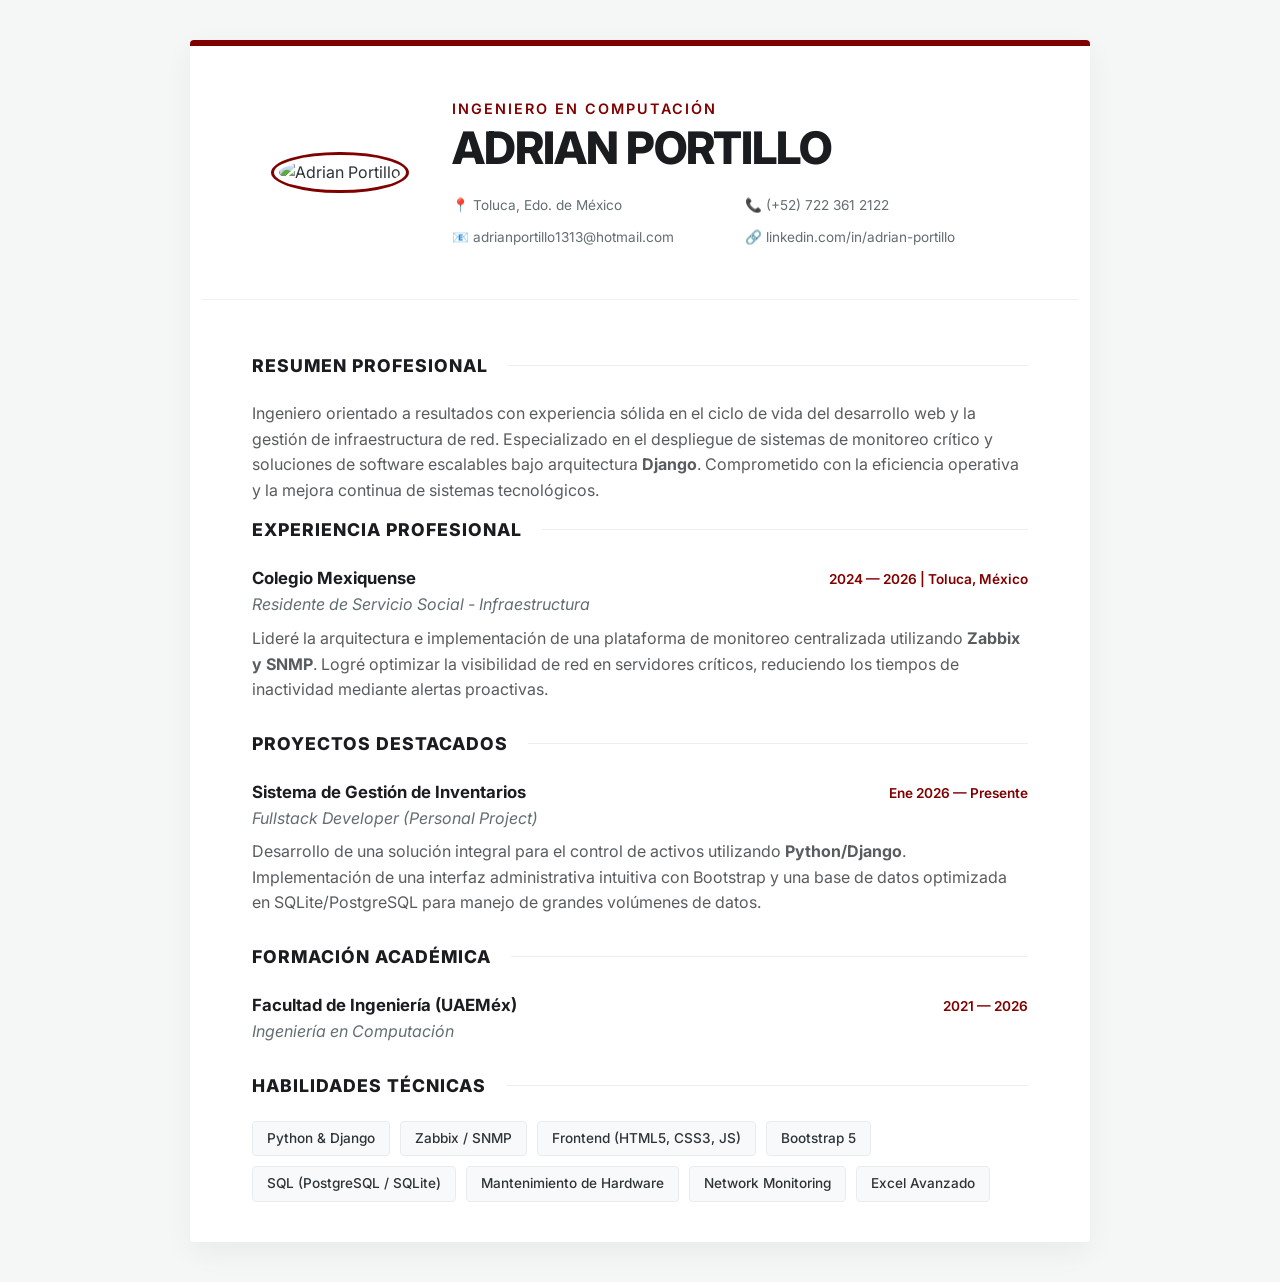
==== cv/Adrian/index.html @ 314bd6a3 "Agrega CV de Adrian Portillo y foto" ====
<!DOCTYPE html>
<html lang="es">

<head>
    <meta charset="UTF-8">
    <meta name="viewport" content="width=device-width, initial-scale=1.0">
    <title>CV - Adrian Portillo Moreno</title>
    <link href="https://cdn.jsdelivr.net/npm/bootstrap@5.3.0/dist/css/bootstrap.min.css" rel="stylesheet">
    <link href="https://fonts.googleapis.com/css2?family=Inter:wght@300;400;600;800&display=swap" rel="stylesheet">
    <style>
        :root {
            --primary: #800000;
            /* Burdeos Profesional */
            --dark: #1a1c20;
            --light-bg: #f4f7f6;
            --text-main: #2d3436;
            --text-muted: #636e72;
        }

        body {
            background-color: var(--light-bg);
            font-family: 'Inter', sans-serif;
            color: var(--text-main);
            line-height: 1.6;
            padding: 40px 0;
        }

        .cv-paper {
            max-width: 900px;
            margin: auto;
            background: #ffffff;
            box-shadow: 0 10px 30px rgba(0, 0, 0, 0.05);
            border-radius: 4px;
            overflow: hidden;
            border-top: 6px solid var(--primary);
        }

        /* Header Estilizado */
        .header-main {
            padding: 50px;
            background-color: #fff;
            border-bottom: 1px solid #f0f0f0;
        }

        .profile-img {
            width: 150px;
            height: 150px;
            object-fit: cover;
            border-radius: 50%;
            /* Círculo perfecto es más estético */
            border: 3px solid var(--primary);
            padding: 5px;
            background: #fff;
        }

        .name-title h1 {
            font-weight: 800;
            color: var(--dark);
            letter-spacing: -1px;
            font-size: 2.8rem;
            margin-bottom: 0;
        }

        .name-title .occupation {
            color: var(--primary);
            font-weight: 600;
            text-transform: uppercase;
            letter-spacing: 2px;
            font-size: 0.9rem;
        }

        .contact-grid {
            display: grid;
            grid-template-columns: repeat(2, 1fr);
            gap: 10px;
            margin-top: 20px;
            font-size: 0.85rem;
            color: var(--text-muted);
        }

        /* Cuerpo del CV */
        .cv-content {
            padding: 40px 50px;
        }

        .section-header {
            display: flex;
            align-items: center;
            margin-bottom: 25px;
            margin-top: 15px;
        }

        .section-header h3 {
            font-size: 1.1rem;
            font-weight: 800;
            color: var(--dark);
            text-transform: uppercase;
            letter-spacing: 1px;
            margin: 0;
            min-width: fit-content;
        }

        .section-header .line {
            flex-grow: 1;
            height: 1px;
            background: #eee;
            margin-left: 20px;
        }

        /* Items de Experiencia */
        .exp-item {
            margin-bottom: 30px;
            position: relative;
        }

        .exp-header {
            display: flex;
            justify-content: space-between;
            align-items: baseline;
        }

        .company {
            font-weight: 700;
            font-size: 1.05rem;
            color: var(--dark);
        }

        .date-location {
            color: var(--primary);
            font-weight: 600;
            font-size: 0.85rem;
        }

        .job-title {
            display: block;
            font-style: italic;
            color: var(--text-muted);
            margin-bottom: 8px;
        }

        /* Habilidades */
        .skills-container {
            display: flex;
            flex-wrap: wrap;
            gap: 10px;
        }

        .skill-tag {
            background: #f8f9fa;
            border: 1px solid #e9ecef;
            color: var(--text-main);
            padding: 6px 14px;
            border-radius: 4px;
            font-size: 0.85rem;
            font-weight: 500;
            transition: all 0.2s;
        }

        .skill-tag:hover {
            border-color: var(--primary);
            color: var(--primary);
            transform: translateY(-2px);
        }

        @media (max-width: 768px) {
            .contact-grid {
                grid-template-columns: 1fr;
            }

            .header-main {
                padding: 30px;
                text-align: center;
            }

            .exp-header {
                flex-direction: column;
            }

            .cv-content {
                padding: 30px;
            }
        }
    </style>
</head>

<body>

    <div class="container cv-paper">
        <header class="header-main">
            <div class="row align-items-center">
                <div class="col-md-3 text-center mb-4 mb-md-0">
                    <img src="C:\Users\Adria\Downloads\adrian.jpg" alt="Adrian Portillo" class="profile-img">
                </div>
                <div class="col-md-9 name-title">
                    <span class="occupation">Ingeniero en Computación</span>
                    <h1>ADRIAN PORTILLO</h1>
                    <div class="contact-grid">
                        <span>📍 Toluca, Edo. de México</span>
                        <span>📞 (+52) 722 361 2122</span>
                        <span>📧 adrianportillo1313@hotmail.com</span>
                        <span>🔗 linkedin.com/in/adrian-portillo</span>
                    </div>
                </div>
            </div>
        </header>

        <div class="cv-content">

            <div class="section-header">
                <h3>Resumen Profesional</h3>
                <div class="line"></div>
            </div>
            <p class="text-muted">
                Ingeniero orientado a resultados con experiencia sólida en el ciclo de vida del desarrollo web y la
                gestión de infraestructura de red. Especializado en el despliegue de sistemas de monitoreo crítico y
                soluciones de software escalables bajo arquitectura <strong>Django</strong>. Comprometido con la
                eficiencia operativa y la mejora continua de sistemas tecnológicos.
            </p>

            <div class="section-header">
                <h3>Experiencia Profesional</h3>
                <div class="line"></div>
            </div>

            <div class="exp-item">
                <div class="exp-header">
                    <span class="company">Colegio Mexiquense</span>
                    <span class="date-location">2024 — 2026 | Toluca, México</span>
                </div>
                <span class="job-title">Residente de Servicio Social - Infraestructura</span>
                <p class="text-muted">
                    Lideré la arquitectura e implementación de una plataforma de monitoreo centralizada utilizando
                    <strong>Zabbix y SNMP</strong>. Logré optimizar la visibilidad de red en servidores críticos,
                    reduciendo los tiempos de inactividad mediante alertas proactivas.
                </p>
            </div>

            <div class="section-header">
                <h3>Proyectos Destacados</h3>
                <div class="line"></div>
            </div>

            <div class="exp-item">
                <div class="exp-header">
                    <span class="company">Sistema de Gestión de Inventarios</span>
                    <span class="date-location">Ene 2026 — Presente</span>
                </div>
                <span class="job-title">Fullstack Developer (Personal Project)</span>
                <p class="text-muted">
                    Desarrollo de una solución integral para el control de activos utilizando
                    <strong>Python/Django</strong>. Implementación de una interfaz administrativa intuitiva con
                    Bootstrap y una base de datos optimizada en SQLite/PostgreSQL para manejo de grandes volúmenes de
                    datos.
                </p>
            </div>

            <div class="section-header">
                <h3>Formación Académica</h3>
                <div class="line"></div>
            </div>

            <div class="exp-item">
                <div class="exp-header">
                    <span class="company">Facultad de Ingeniería (UAEMéx)</span>
                    <span class="date-location">2021 — 2026</span>
                </div>
                <span class="job-title">Ingeniería en Computación</span>
            </div>

            <div class="section-header">
                <h3>Habilidades Técnicas</h3>
                <div class="line"></div>
            </div>
            <div class="skills-container">
                <div class="skill-tag">Python & Django</div>
                <div class="skill-tag">Zabbix / SNMP</div>
                <div class="skill-tag">Frontend (HTML5, CSS3, JS)</div>
                <div class="skill-tag">Bootstrap 5</div>
                <div class="skill-tag">SQL (PostgreSQL / SQLite)</div>
                <div class="skill-tag">Mantenimiento de Hardware</div>
                <div class="skill-tag">Network Monitoring</div>
                <div class="skill-tag">Excel Avanzado</div>
            </div>
        </div>
    </div>

</body>

</html>
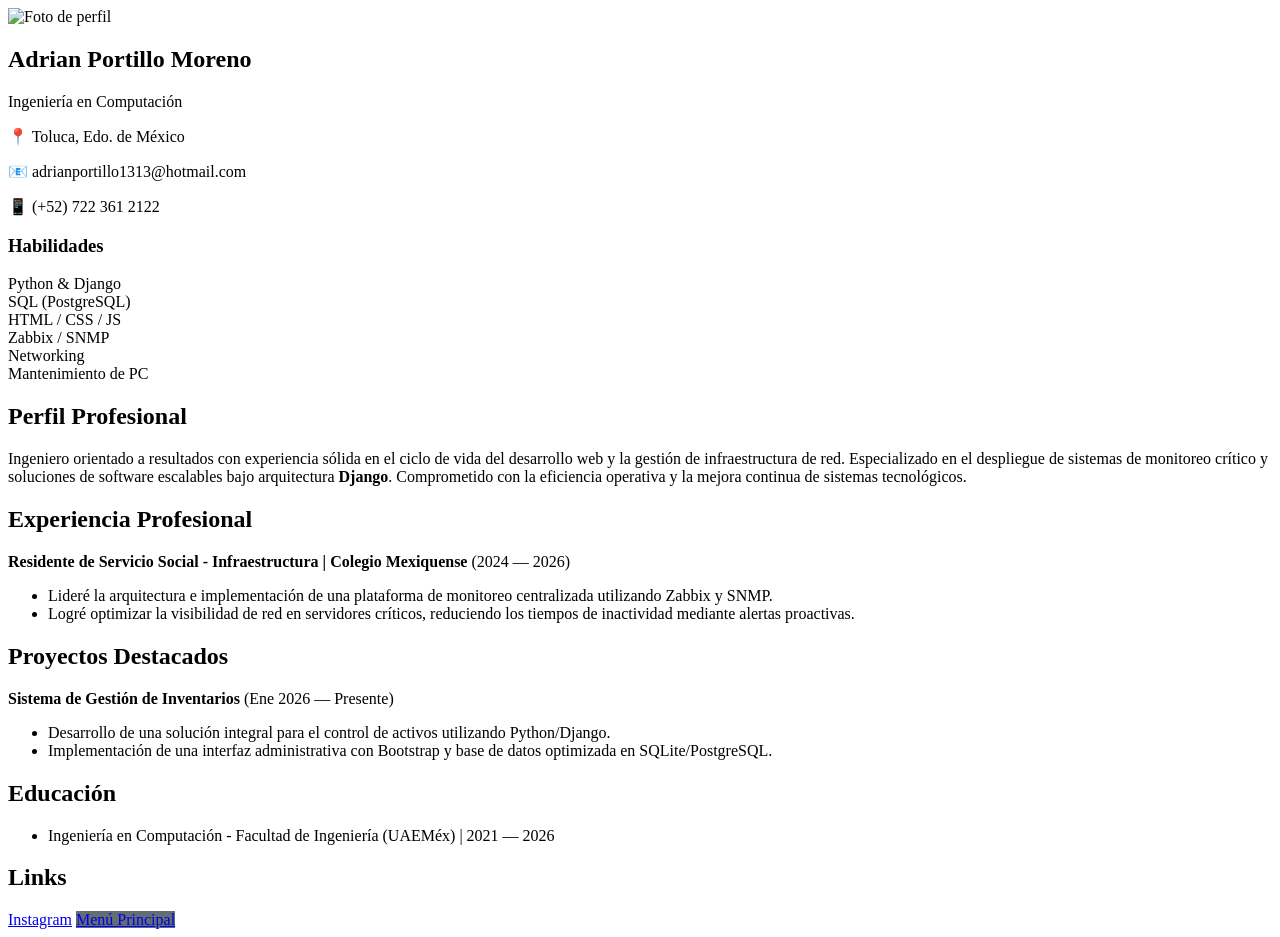
==== commit 5ad878e3: "Actualiza el cv de Adrian y Gabriel" ====
--- a/cv/Adrian/index.html
+++ b/cv/Adrian/index.html
@@ -3,285 +3,88 @@
 
 <head>
     <meta charset="UTF-8">
+    <title>CV - Adrian Portillo Moreno</title>
+    <link rel="stylesheet" href="../../css/styles.css">
     <meta name="viewport" content="width=device-width, initial-scale=1.0">
-    <title>CV - Adrian Portillo Moreno</title>
-    <link href="https://cdn.jsdelivr.net/npm/bootstrap@5.3.0/dist/css/bootstrap.min.css" rel="stylesheet">
-    <link href="https://fonts.googleapis.com/css2?family=Inter:wght@300;400;600;800&display=swap" rel="stylesheet">
-    <style>
-        :root {
-            --primary: #800000;
-            /* Burdeos Profesional */
-            --dark: #1a1c20;
-            --light-bg: #f4f7f6;
-            --text-main: #2d3436;
-            --text-muted: #636e72;
-        }
-
-        body {
-            background-color: var(--light-bg);
-            font-family: 'Inter', sans-serif;
-            color: var(--text-main);
-            line-height: 1.6;
-            padding: 40px 0;
-        }
-
-        .cv-paper {
-            max-width: 900px;
-            margin: auto;
-            background: #ffffff;
-            box-shadow: 0 10px 30px rgba(0, 0, 0, 0.05);
-            border-radius: 4px;
-            overflow: hidden;
-            border-top: 6px solid var(--primary);
-        }
-
-        /* Header Estilizado */
-        .header-main {
-            padding: 50px;
-            background-color: #fff;
-            border-bottom: 1px solid #f0f0f0;
-        }
-
-        .profile-img {
-            width: 150px;
-            height: 150px;
-            object-fit: cover;
-            border-radius: 50%;
-            /* Círculo perfecto es más estético */
-            border: 3px solid var(--primary);
-            padding: 5px;
-            background: #fff;
-        }
-
-        .name-title h1 {
-            font-weight: 800;
-            color: var(--dark);
-            letter-spacing: -1px;
-            font-size: 2.8rem;
-            margin-bottom: 0;
-        }
-
-        .name-title .occupation {
-            color: var(--primary);
-            font-weight: 600;
-            text-transform: uppercase;
-            letter-spacing: 2px;
-            font-size: 0.9rem;
-        }
-
-        .contact-grid {
-            display: grid;
-            grid-template-columns: repeat(2, 1fr);
-            gap: 10px;
-            margin-top: 20px;
-            font-size: 0.85rem;
-            color: var(--text-muted);
-        }
-
-        /* Cuerpo del CV */
-        .cv-content {
-            padding: 40px 50px;
-        }
-
-        .section-header {
-            display: flex;
-            align-items: center;
-            margin-bottom: 25px;
-            margin-top: 15px;
-        }
-
-        .section-header h3 {
-            font-size: 1.1rem;
-            font-weight: 800;
-            color: var(--dark);
-            text-transform: uppercase;
-            letter-spacing: 1px;
-            margin: 0;
-            min-width: fit-content;
-        }
-
-        .section-header .line {
-            flex-grow: 1;
-            height: 1px;
-            background: #eee;
-            margin-left: 20px;
-        }
-
-        /* Items de Experiencia */
-        .exp-item {
-            margin-bottom: 30px;
-            position: relative;
-        }
-
-        .exp-header {
-            display: flex;
-            justify-content: space-between;
-            align-items: baseline;
-        }
-
-        .company {
-            font-weight: 700;
-            font-size: 1.05rem;
-            color: var(--dark);
-        }
-
-        .date-location {
-            color: var(--primary);
-            font-weight: 600;
-            font-size: 0.85rem;
-        }
-
-        .job-title {
-            display: block;
-            font-style: italic;
-            color: var(--text-muted);
-            margin-bottom: 8px;
-        }
-
-        /* Habilidades */
-        .skills-container {
-            display: flex;
-            flex-wrap: wrap;
-            gap: 10px;
-        }
-
-        .skill-tag {
-            background: #f8f9fa;
-            border: 1px solid #e9ecef;
-            color: var(--text-main);
-            padding: 6px 14px;
-            border-radius: 4px;
-            font-size: 0.85rem;
-            font-weight: 500;
-            transition: all 0.2s;
-        }
-
-        .skill-tag:hover {
-            border-color: var(--primary);
-            color: var(--primary);
-            transform: translateY(-2px);
-        }
-
-        @media (max-width: 768px) {
-            .contact-grid {
-                grid-template-columns: 1fr;
-            }
-
-            .header-main {
-                padding: 30px;
-                text-align: center;
-            }
-
-            .exp-header {
-                flex-direction: column;
-            }
-
-            .cv-content {
-                padding: 30px;
-            }
-        }
-    </style>
 </head>
 
-<body>
+<body class="cv">
 
-    <div class="container cv-paper">
-        <header class="header-main">
-            <div class="row align-items-center">
-                <div class="col-md-3 text-center mb-4 mb-md-0">
-                    <img src="C:\Users\Adria\Downloads\adrian.jpg" alt="Adrian Portillo" class="profile-img">
-                </div>
-                <div class="col-md-9 name-title">
-                    <span class="occupation">Ingeniero en Computación</span>
-                    <h1>ADRIAN PORTILLO</h1>
-                    <div class="contact-grid">
-                        <span>📍 Toluca, Edo. de México</span>
-                        <span>📞 (+52) 722 361 2122</span>
-                        <span>📧 adrianportillo1313@hotmail.com</span>
-                        <span>🔗 linkedin.com/in/adrian-portillo</span>
-                    </div>
-                </div>
-            </div>
-        </header>
+    <div class="wrapper">
 
-        <div class="cv-content">
+        <aside class="sidebar">
+            <img src="../../img/adrian.jpg" alt="Foto de perfil" class="profile-pic">
 
-            <div class="section-header">
-                <h3>Resumen Profesional</h3>
-                <div class="line"></div>
-            </div>
-            <p class="text-muted">
-                Ingeniero orientado a resultados con experiencia sólida en el ciclo de vida del desarrollo web y la
-                gestión de infraestructura de red. Especializado en el despliegue de sistemas de monitoreo crítico y
-                soluciones de software escalables bajo arquitectura <strong>Django</strong>. Comprometido con la
-                eficiencia operativa y la mejora continua de sistemas tecnológicos.
-            </p>
+            <h1 class="cv">Adrian Portillo Moreno</h1>
+            <p class="role">Ingeniería en Computación</p>
 
-            <div class="section-header">
-                <h3>Experiencia Profesional</h3>
-                <div class="line"></div>
+            <div class="contact">
+                <p>📍 Toluca, Edo. de México</p>
+                <p>📧 adrianportillo1313@hotmail.com</p>
+                <p>📱 (+52) 722 361 2122</p>
             </div>
 
-            <div class="exp-item">
-                <div class="exp-header">
-                    <span class="company">Colegio Mexiquense</span>
-                    <span class="date-location">2024 — 2026 | Toluca, México</span>
-                </div>
-                <span class="job-title">Residente de Servicio Social - Infraestructura</span>
-                <p class="text-muted">
-                    Lideré la arquitectura e implementación de una plataforma de monitoreo centralizada utilizando
-                    <strong>Zabbix y SNMP</strong>. Logré optimizar la visibilidad de red en servidores críticos,
-                    reduciendo los tiempos de inactividad mediante alertas proactivas.
+            <div class="skills">
+                <h3>Habilidades</h3>
+                <div class="skill">Python & Django</div>
+                <div class="skill">SQL (PostgreSQL)</div>
+                <div class="skill">HTML / CSS / JS</div>
+                <div class="skill">Zabbix / SNMP</div>
+                <div class="skill">Networking</div>
+                <div class="skill">Mantenimiento de PC</div>
+            </div>
+        </aside>
+
+        <main class="content">
+
+            <section class="card">
+                <h2>Perfil Profesional</h2>
+                <p>
+                    Ingeniero orientado a resultados con experiencia sólida en el ciclo de vida del desarrollo web y la
+                    gestión de infraestructura de red. Especializado en el despliegue de sistemas de monitoreo crítico y
+                    soluciones de software escalables bajo arquitectura <strong>Django</strong>. Comprometido con la
+                    eficiencia operativa y la mejora continua de sistemas tecnológicos.
                 </p>
-            </div>
+            </section>
 
-            <div class="section-header">
-                <h3>Proyectos Destacados</h3>
-                <div class="line"></div>
-            </div>
+            <section class="card">
+                <h2>Experiencia Profesional</h2>
+                <p><strong>Residente de Servicio Social - Infraestructura | Colegio Mexiquense</strong> (2024 — 2026)
+                </p>
+                <ul>
+                    <li>Lideré la arquitectura e implementación de una plataforma de monitoreo centralizada utilizando
+                        Zabbix y SNMP.</li>
+                    <li>Logré optimizar la visibilidad de red en servidores críticos, reduciendo los tiempos de
+                        inactividad mediante alertas proactivas.</li>
+                </ul>
+            </section>
 
-            <div class="exp-item">
-                <div class="exp-header">
-                    <span class="company">Sistema de Gestión de Inventarios</span>
-                    <span class="date-location">Ene 2026 — Presente</span>
-                </div>
-                <span class="job-title">Fullstack Developer (Personal Project)</span>
-                <p class="text-muted">
-                    Desarrollo de una solución integral para el control de activos utilizando
-                    <strong>Python/Django</strong>. Implementación de una interfaz administrativa intuitiva con
-                    Bootstrap y una base de datos optimizada en SQLite/PostgreSQL para manejo de grandes volúmenes de
-                    datos.
-                </p>
-            </div>
+            <section class="card">
+                <h2>Proyectos Destacados</h2>
+                <p><strong>Sistema de Gestión de Inventarios</strong> (Ene 2026 — Presente)</p>
+                <ul>
+                    <li>Desarrollo de una solución integral para el control de activos utilizando Python/Django.</li>
+                    <li>Implementación de una interfaz administrativa con Bootstrap y base de datos optimizada en
+                        SQLite/PostgreSQL.</li>
+                </ul>
+            </section>
 
-            <div class="section-header">
-                <h3>Formación Académica</h3>
-                <div class="line"></div>
-            </div>
+            <section class="card">
+                <h2>Educación</h2>
+                <ul>
+                    <li>Ingeniería en Computación - Facultad de Ingeniería (UAEMéx) | 2021 — 2026</li>
+                </ul>
+            </section>
 
-            <div class="exp-item">
-                <div class="exp-header">
-                    <span class="company">Facultad de Ingeniería (UAEMéx)</span>
-                    <span class="date-location">2021 — 2026</span>
-                </div>
-                <span class="job-title">Ingeniería en Computación</span>
-            </div>
+            <section class="card">
+                <h2>Links</h2>
+                <a href="https://www.instagram.com/adrian.portillo10?igsh=azh4dW0zMWlueW1p" target="_blank"
+                    class="btn">Instagram</a>
+                <a href="../../index.html" class="btn" style="background-color: #636e72;">Menú Principal</a>
+            </section>
 
-            <div class="section-header">
-                <h3>Habilidades Técnicas</h3>
-                <div class="line"></div>
-            </div>
-            <div class="skills-container">
-                <div class="skill-tag">Python & Django</div>
-                <div class="skill-tag">Zabbix / SNMP</div>
-                <div class="skill-tag">Frontend (HTML5, CSS3, JS)</div>
-                <div class="skill-tag">Bootstrap 5</div>
-                <div class="skill-tag">SQL (PostgreSQL / SQLite)</div>
-                <div class="skill-tag">Mantenimiento de Hardware</div>
-                <div class="skill-tag">Network Monitoring</div>
-                <div class="skill-tag">Excel Avanzado</div>
-            </div>
-        </div>
+        </main>
+
     </div>
 
 </body>
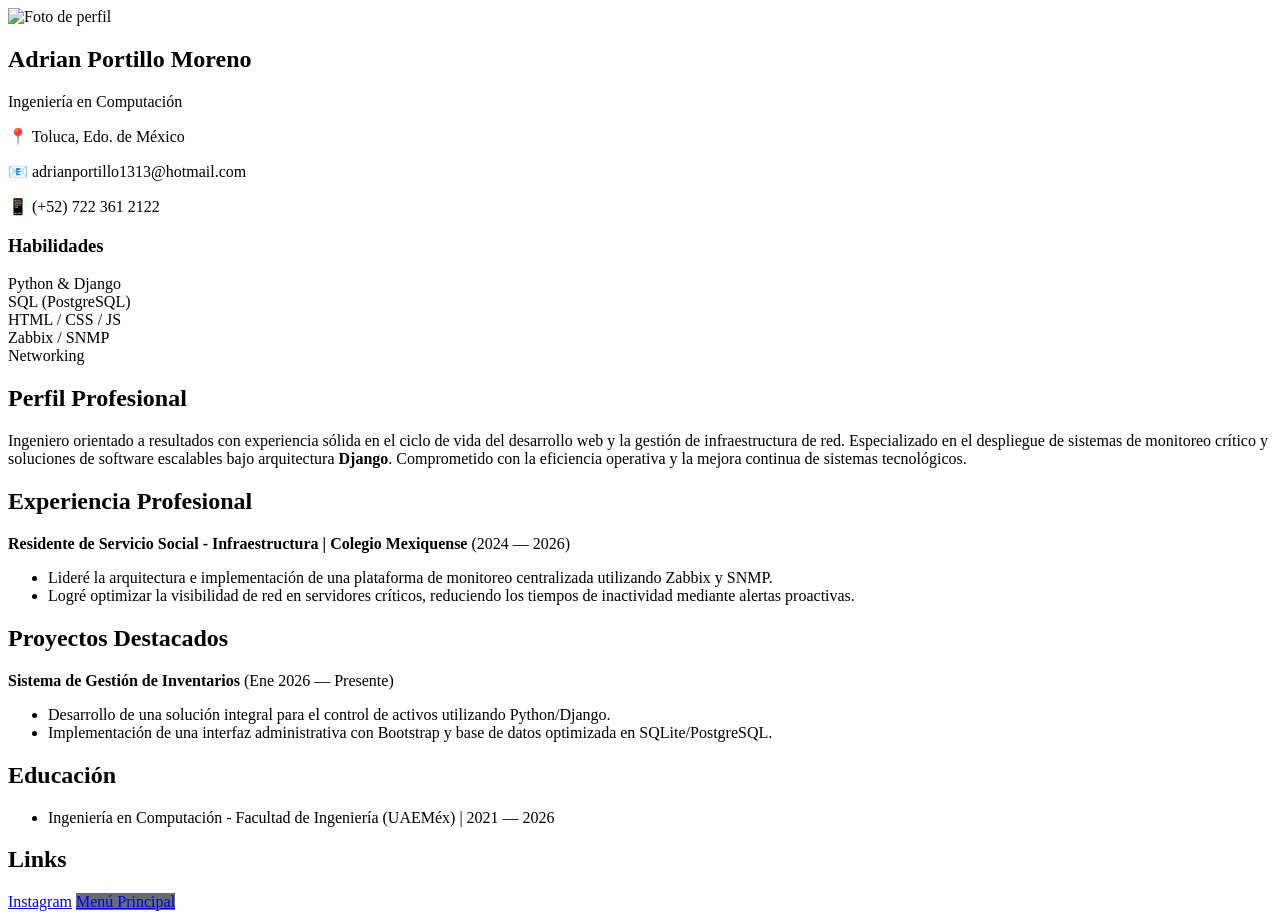
==== commit d5b6a871: "Actualiza diseño del CV y cambia link a Instagram" ====
--- a/cv/Adrian/index.html
+++ b/cv/Adrian/index.html
@@ -31,7 +31,6 @@
                 <div class="skill">HTML / CSS / JS</div>
                 <div class="skill">Zabbix / SNMP</div>
                 <div class="skill">Networking</div>
-                <div class="skill">Mantenimiento de PC</div>
             </div>
         </aside>
 
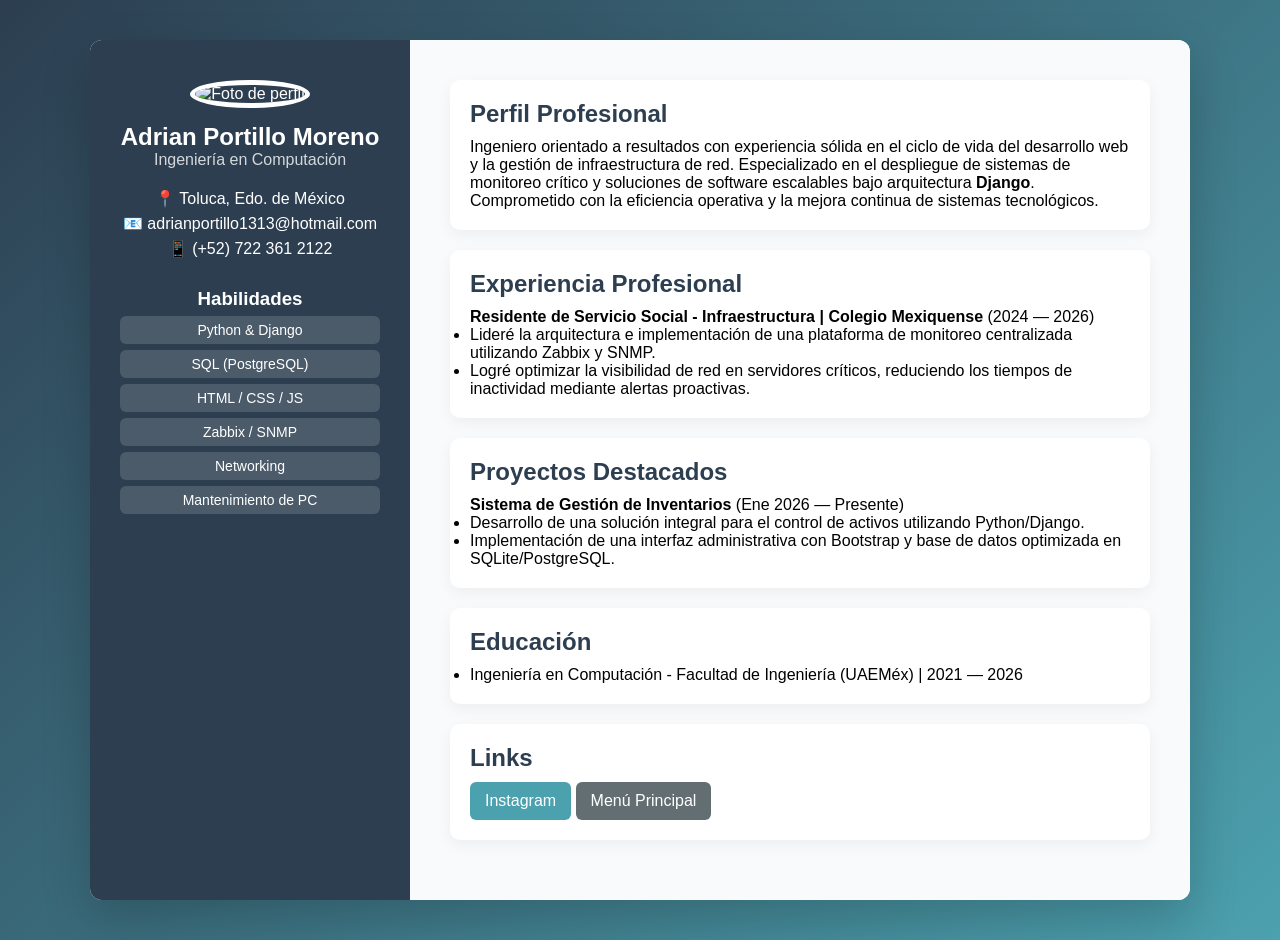
==== commit 5337d086: "Merge branch 'main' of https://github.com/DiegoMS0606/CV_DMS" ====
--- a/cv/Adrian/index.html
+++ b/cv/Adrian/index.html
@@ -31,6 +31,7 @@
                 <div class="skill">HTML / CSS / JS</div>
                 <div class="skill">Zabbix / SNMP</div>
                 <div class="skill">Networking</div>
+                <div class="skill">Mantenimiento de PC</div>
             </div>
         </aside>
 
--- a/css/styles.css
+++ b/css/styles.css
@@ -0,0 +1,313 @@
+* {
+    margin: 0;
+    padding: 0;
+    box-sizing: border-box;
+}
+
+body {
+    font-family: 'Segoe UI', sans-serif;
+    background: linear-gradient(135deg, #2c3e50, #4ca1af);
+    min-height: 100vh;
+}
+
+
+/* LAYOUT */
+
+.wrapper {
+    display: flex;
+    max-width: 1100px;
+    margin: 40px auto;
+    background: white;
+    border-radius: 12px;
+    overflow: hidden;
+    box-shadow: 0 20px 50px rgba(0,0,0,0.2);
+}
+
+/* SIDEBAR */
+
+.sidebar {
+    background: #2c3e50;
+    color: white;
+    width: 320px;
+    padding: 40px 30px;
+    text-align: center;
+}
+
+.profile-pic {
+    width: 150px;
+    height: 150px;
+    border-radius: 50%;
+    object-fit: cover;
+    border: 5px solid white;
+    margin-bottom: 15px;
+}
+
+.role {
+    opacity: 0.8;
+    margin-bottom: 20px;
+}
+
+.contact p {
+    margin: 6px 0;
+}
+
+/* SKILLS */
+
+.skills {
+    margin-top: 30px;
+}
+
+.skill {
+    background: rgba(255,255,255,0.15);
+    margin: 6px 0;
+    padding: 6px;
+    border-radius: 6px;
+    font-size: 14px;
+}
+
+/* CONTENT */
+
+.content {
+    flex: 1;
+    padding: 40px;
+    background: #f9fafc;
+}
+
+.card {
+    background: white;
+    padding: 20px;
+    margin-bottom: 20px;
+    border-radius: 10px;
+    box-shadow: 0 5px 15px rgba(0,0,0,0.05);
+}
+
+h2 {
+    margin-bottom: 10px;
+    color: #2c3e50;
+}
+
+/* BUTTON */
+
+.btn {
+    display: inline-block;
+    padding: 10px 15px;
+    background: #4ca1af;
+    color: white;
+    border-radius: 6px;
+    text-decoration: none;
+    transition: 0.3s;
+}
+
+.btn:hover {
+    background: #2c3e50;
+}
+
+/* 📱 RESPONSIVE */
+
+@media (max-width: 900px) {
+    .wrapper {
+        flex-direction: column;
+    }
+
+    .sidebar {
+        width: 100%;
+    }
+
+    .content {
+        padding: 25px;
+    }
+
+    .profile-pic {
+        width: 120px;
+        height: 120px;
+    }
+    
+}
+
+@media (max-width: 600px) {
+    .home header h1 {
+        font-size: 1.5rem;
+    }
+
+    .home .container {
+        padding: 15px;
+    }
+}
+
+/* =========================
+   🔵 ESTILOS SOLO PARA INDEX
+========================= */
+
+.home {
+    display: flex;
+    flex-direction: column;
+    min-height: 100vh;
+}
+
+/* El main crece y empuja el footer */
+.home .container {
+    flex: 1;
+    max-width: 1000px;
+    margin: 30px auto;
+    padding: 20px;
+    width: 100%;
+}
+
+/* Footer siempre abajo */
+.home footer {
+    text-align: center;
+    padding: 20px;
+    opacity: 0.7;
+}
+
+
+
+.home {
+    font-family: Arial, sans-serif;
+    background: #0f172a;
+    color: #e2e8f0;
+}
+
+/* HEADER */
+.home header {
+    background: #1e293b;
+    padding: 20px;
+    text-align: center;
+}
+
+.home header h1 {
+    font-size: 2rem;
+}
+
+.home header p {
+    opacity: 0.8;
+}
+
+/* CONTENEDOR */
+.home .container {
+    max-width: 1000px;
+    margin: 30px auto;
+    padding: 20px;
+}
+
+/* GRID */
+.home .grid {
+    display: grid;
+    grid-template-columns: repeat(auto-fit, minmax(250px, 280px));
+    justify-content: center;
+    gap: 25px;
+}
+
+/* TARJETAS */
+.home .card-index {
+    background: #1e293b;
+    padding: 25px 20px;
+    border-radius: 12px;
+    text-align: center;
+    transition: 0.3s;
+    border: 1px solid #334155;
+    min-height: 300px;
+}
+
+.home .card-index:hover {
+    transform: translateY(-5px);
+    background: #334155;
+}
+
+/* LINKS */
+.home .card-index a {
+    text-decoration: none;
+    color: #38bdf8;
+    font-weight: bold;
+    display: flex;
+    flex-direction: column;
+    align-items: center;
+    justify-content: center;
+}
+
+/* FOOTER */
+.home footer {
+    text-align: center;
+    padding: 20px;
+    opacity: 0.7;
+}
+
+.home .card-index img {
+    width: 250px;
+    height: 250px;
+    border-radius: 50%;
+    object-fit: cover;
+    border: 3px solid #38bdf8;
+    margin-bottom: 15px;
+    transition: 0.3s;
+}
+
+/* Hover */
+.home .card-index:hover img {
+    transform: scale(1.1);
+}
+.home .card-index h3 {
+    margin-top: 10px;
+    font-size: 1.5rem;
+}
+.main-header {
+    background: linear-gradient(135deg, #0f172a, #1e293b);
+    padding: 50px 20px;
+    text-align: center;
+    border-bottom: 1px solid #334155;
+}
+
+.header-content h1 {
+    font-size: 2.5rem;
+    margin-bottom: 10px;
+    color: #f8fafc;
+}
+
+.header-content p {
+    color: #cbd5e1;
+    margin: 6px 0;
+}
+
+.hero-section,
+.info-section,
+.members-section {
+    background: #1e293b;
+    border: 1px solid #334155;
+    border-radius: 14px;
+    padding: 30px;
+    margin-bottom: 30px;
+}
+
+.hero-section h2,
+.info-section h2,
+.members-section h2 {
+    color: #38bdf8;
+    margin-bottom: 15px;
+}
+
+.hero-section p,
+.info-section p {
+    color: #cbd5e1;
+    line-height: 1.8;
+    margin-bottom: 12px;
+}
+
+.skills-grid {
+    display: flex;
+    flex-wrap: wrap;
+    gap: 12px;
+    margin-top: 15px;
+}
+
+.skills-grid span {
+    background: #0f172a;
+    color: #38bdf8;
+    border: 1px solid #38bdf8;
+    padding: 10px 14px;
+    border-radius: 999px;
+    font-size: 14px;
+}
+
+.members-section .grid {
+    margin-top: 20px;
+}
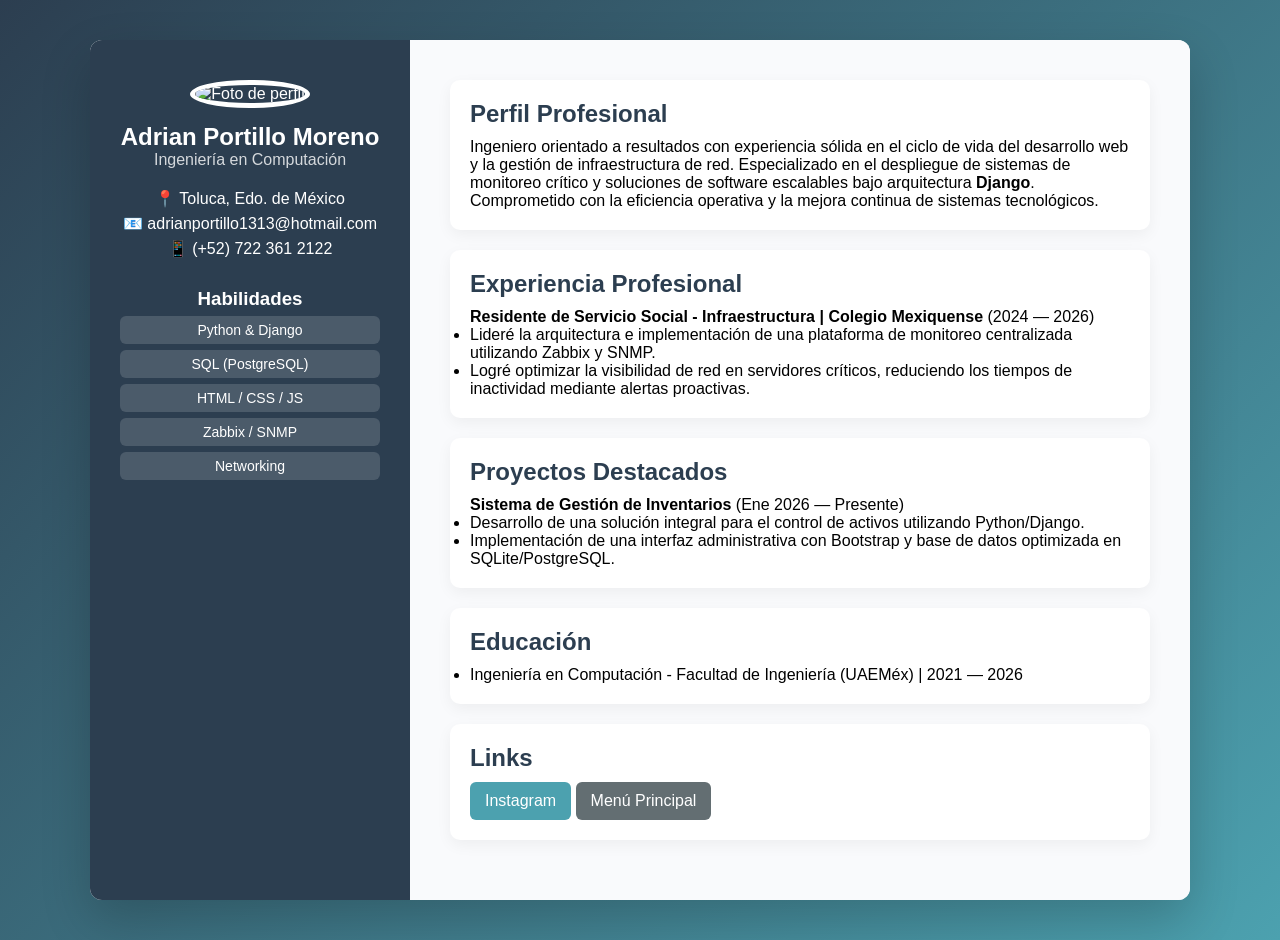
==== commit 5ca49d69: "Merge pull request #58 from DiegoMS0606/cv-adrian Actualiza diseño del CV y cambia link a Instagram" ====
--- a/cv/Adrian/index.html
+++ b/cv/Adrian/index.html
@@ -31,7 +31,6 @@
                 <div class="skill">HTML / CSS / JS</div>
                 <div class="skill">Zabbix / SNMP</div>
                 <div class="skill">Networking</div>
-                <div class="skill">Mantenimiento de PC</div>
             </div>
         </aside>
 
--- a/css/styles.css
+++ b/css/styles.css
@@ -31,6 +31,9 @@
     width: 320px;
     padding: 40px 30px;
     text-align: center;
+}
+.sidebar a{
+    color: white;
 }
 
 .profile-pic {
@@ -47,8 +50,9 @@
     margin-bottom: 20px;
 }
 
-.contact p {
+.contact p, .contact a {
     margin: 6px 0;
+    text-decoration: none;
 }
 
 /* SKILLS */
@@ -81,6 +85,11 @@
     box-shadow: 0 5px 15px rgba(0,0,0,0.05);
 }
 
+.card .certifications a{
+    text-decoration: none;
+    color: black;
+}
+
 h2 {
     margin-bottom: 10px;
     color: #2c3e50;
@@ -99,6 +108,32 @@
 }
 
 .btn:hover {
+    background: #2c3e50;
+}
+
+.back-btn {
+    position: fixed;
+    top: 20px;
+    left: 20px;
+    background: #4ca1af;
+    color: white;
+
+    width: 50px;
+    height: 50px;
+
+    display: flex;
+    align-items: center;
+    justify-content: center;
+
+    border-radius: 50%;
+    text-decoration: none;
+    font-size: 1.8rem;
+
+    z-index: 1000;
+    transition: 0.3s;
+}
+
+.back-btn:hover {
     background: #2c3e50;
 }
 
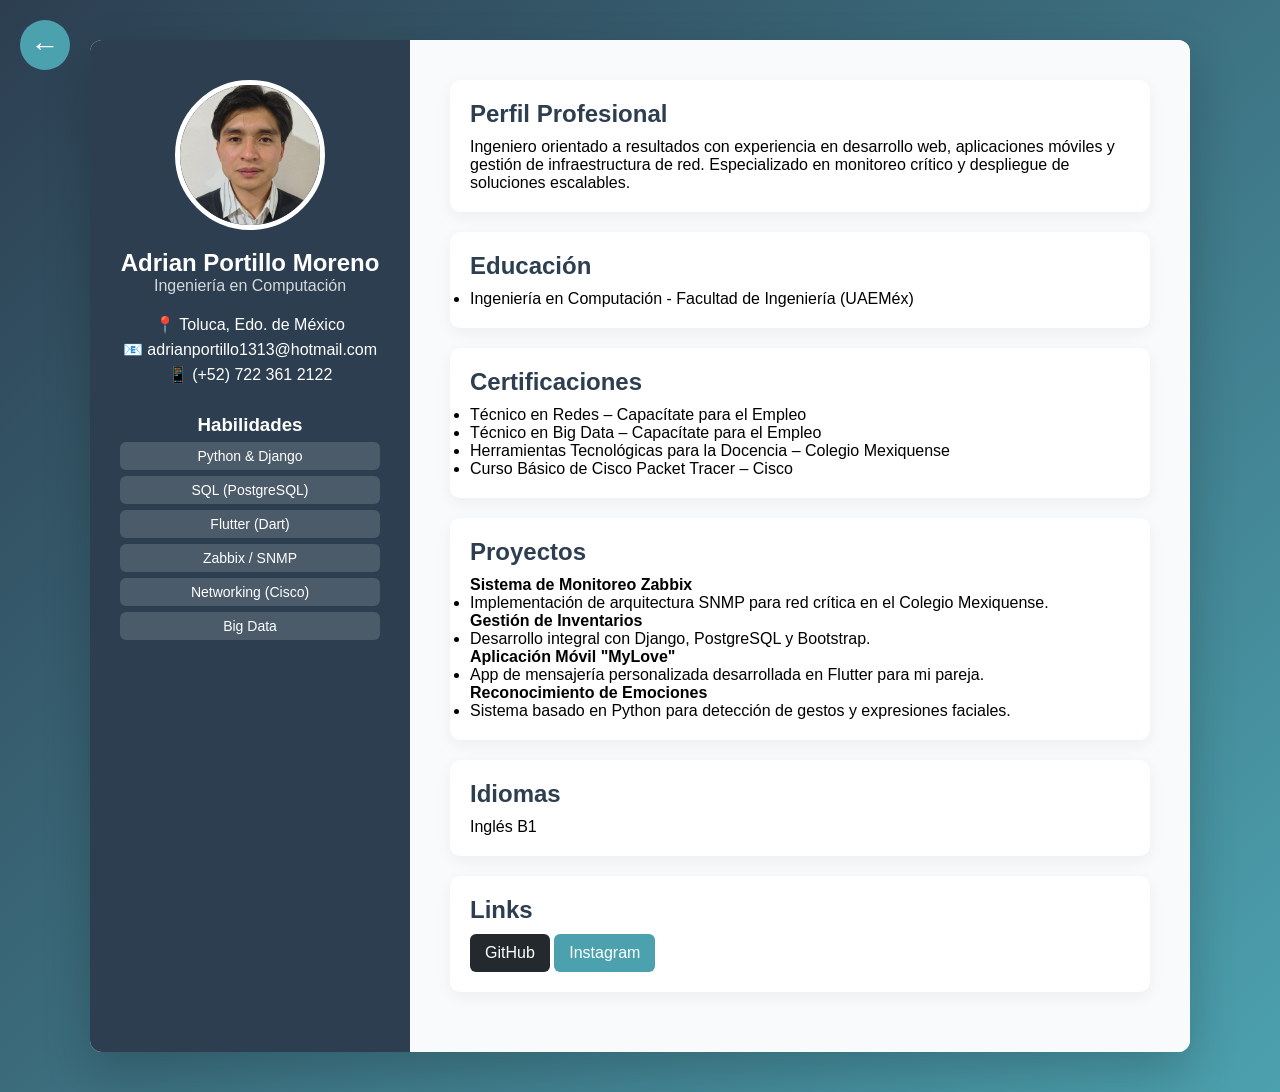
==== commit 6f00b150: "Actualización final Adrian y Gabo" ====
--- a/cv/Adrian/index.html
+++ b/cv/Adrian/index.html
@@ -10,6 +10,8 @@
 
 <body class="cv">
 
+    <a href="../../index.html" class="back-btn" title="Regresar al Inicio">←</a>
+
     <div class="wrapper">
 
         <aside class="sidebar">
@@ -20,7 +22,12 @@
 
             <div class="contact">
                 <p>📍 Toluca, Edo. de México</p>
-                <p>📧 adrianportillo1313@hotmail.com</p>
+                <p>
+                    <a href="mailto:adrianportillo1313@hotmail.com?subject=Contacto desde portafolio"
+                        title="Enviar Correo">
+                        📧 adrianportillo1313@hotmail.com
+                    </a>
+                </p>
                 <p>📱 (+52) 722 361 2122</p>
             </div>
 
@@ -28,9 +35,10 @@
                 <h3>Habilidades</h3>
                 <div class="skill">Python & Django</div>
                 <div class="skill">SQL (PostgreSQL)</div>
-                <div class="skill">HTML / CSS / JS</div>
+                <div class="skill">Flutter (Dart)</div>
                 <div class="skill">Zabbix / SNMP</div>
-                <div class="skill">Networking</div>
+                <div class="skill">Networking (Cisco)</div>
+                <div class="skill">Big Data</div>
             </div>
         </aside>
 
@@ -39,47 +47,62 @@
             <section class="card">
                 <h2>Perfil Profesional</h2>
                 <p>
-                    Ingeniero orientado a resultados con experiencia sólida en el ciclo de vida del desarrollo web y la
-                    gestión de infraestructura de red. Especializado en el despliegue de sistemas de monitoreo crítico y
-                    soluciones de software escalables bajo arquitectura <strong>Django</strong>. Comprometido con la
-                    eficiencia operativa y la mejora continua de sistemas tecnológicos.
+                    Ingeniero orientado a resultados con experiencia en desarrollo web, aplicaciones móviles y gestión
+                    de infraestructura de red.
+                    Especializado en monitoreo crítico y despliegue de soluciones escalables.
                 </p>
-            </section>
-
-            <section class="card">
-                <h2>Experiencia Profesional</h2>
-                <p><strong>Residente de Servicio Social - Infraestructura | Colegio Mexiquense</strong> (2024 — 2026)
-                </p>
-                <ul>
-                    <li>Lideré la arquitectura e implementación de una plataforma de monitoreo centralizada utilizando
-                        Zabbix y SNMP.</li>
-                    <li>Logré optimizar la visibilidad de red en servidores críticos, reduciendo los tiempos de
-                        inactividad mediante alertas proactivas.</li>
-                </ul>
-            </section>
-
-            <section class="card">
-                <h2>Proyectos Destacados</h2>
-                <p><strong>Sistema de Gestión de Inventarios</strong> (Ene 2026 — Presente)</p>
-                <ul>
-                    <li>Desarrollo de una solución integral para el control de activos utilizando Python/Django.</li>
-                    <li>Implementación de una interfaz administrativa con Bootstrap y base de datos optimizada en
-                        SQLite/PostgreSQL.</li>
-                </ul>
             </section>
 
             <section class="card">
                 <h2>Educación</h2>
                 <ul>
-                    <li>Ingeniería en Computación - Facultad de Ingeniería (UAEMéx) | 2021 — 2026</li>
+                    <li>Ingeniería en Computación - Facultad de Ingeniería (UAEMéx)</li>
                 </ul>
             </section>
 
             <section class="card">
+                <h2>Certificaciones</h2>
+                <ul>
+                    <li>Técnico en Redes – Capacítate para el Empleo</li>
+                    <li>Técnico en Big Data – Capacítate para el Empleo</li>
+                    <li>Herramientas Tecnológicas para la Docencia – Colegio Mexiquense</li>
+                    <li>Curso Básico de Cisco Packet Tracer – Cisco</li>
+                </ul>
+            </section>
+
+            <section class="card">
+                <h2>Proyectos</h2>
+                <p><strong>Sistema de Monitoreo Zabbix</strong></p>
+                <ul>
+                    <li>Implementación de arquitectura SNMP para red crítica en el Colegio Mexiquense.</li>
+                </ul>
+                <p><strong>Gestión de Inventarios</strong></p>
+                <ul>
+                    <li>Desarrollo integral con Django, PostgreSQL y Bootstrap.</li>
+                </ul>
+                <p><strong>Aplicación Móvil "MyLove"</strong></p>
+                <ul>
+                    <li>App de mensajería personalizada desarrollada en Flutter para mi pareja.</li>
+                </ul>
+                <p><strong>Reconocimiento de Emociones</strong></p>
+                <ul>
+                    <li>Sistema basado en Python para detección de gestos y expresiones faciales.</li>
+                </ul>
+            </section>
+
+            <section class="card">
+                <h2>Idiomas</h2>
+                <p>Inglés B1</p>
+            </section>
+
+            <section class="card">
                 <h2>Links</h2>
-                <a href="https://www.instagram.com/adrian.portillo10?igsh=azh4dW0zMWlueW1p" target="_blank"
-                    class="btn">Instagram</a>
-                <a href="../../index.html" class="btn" style="background-color: #636e72;">Menú Principal</a>
+                <div class="links-container">
+                    <a href="https://github.com/g3adrianportillomoreno-png" target="_blank" class="btn"
+                        style="background-color: #24292e;">GitHub</a>
+                    <a href="https://www.instagram.com/adrian.portillo10?igsh=azh4dW0zMWlueW1p" target="_blank"
+                        class="btn">Instagram</a>
+                </div>
             </section>
 
         </main>
